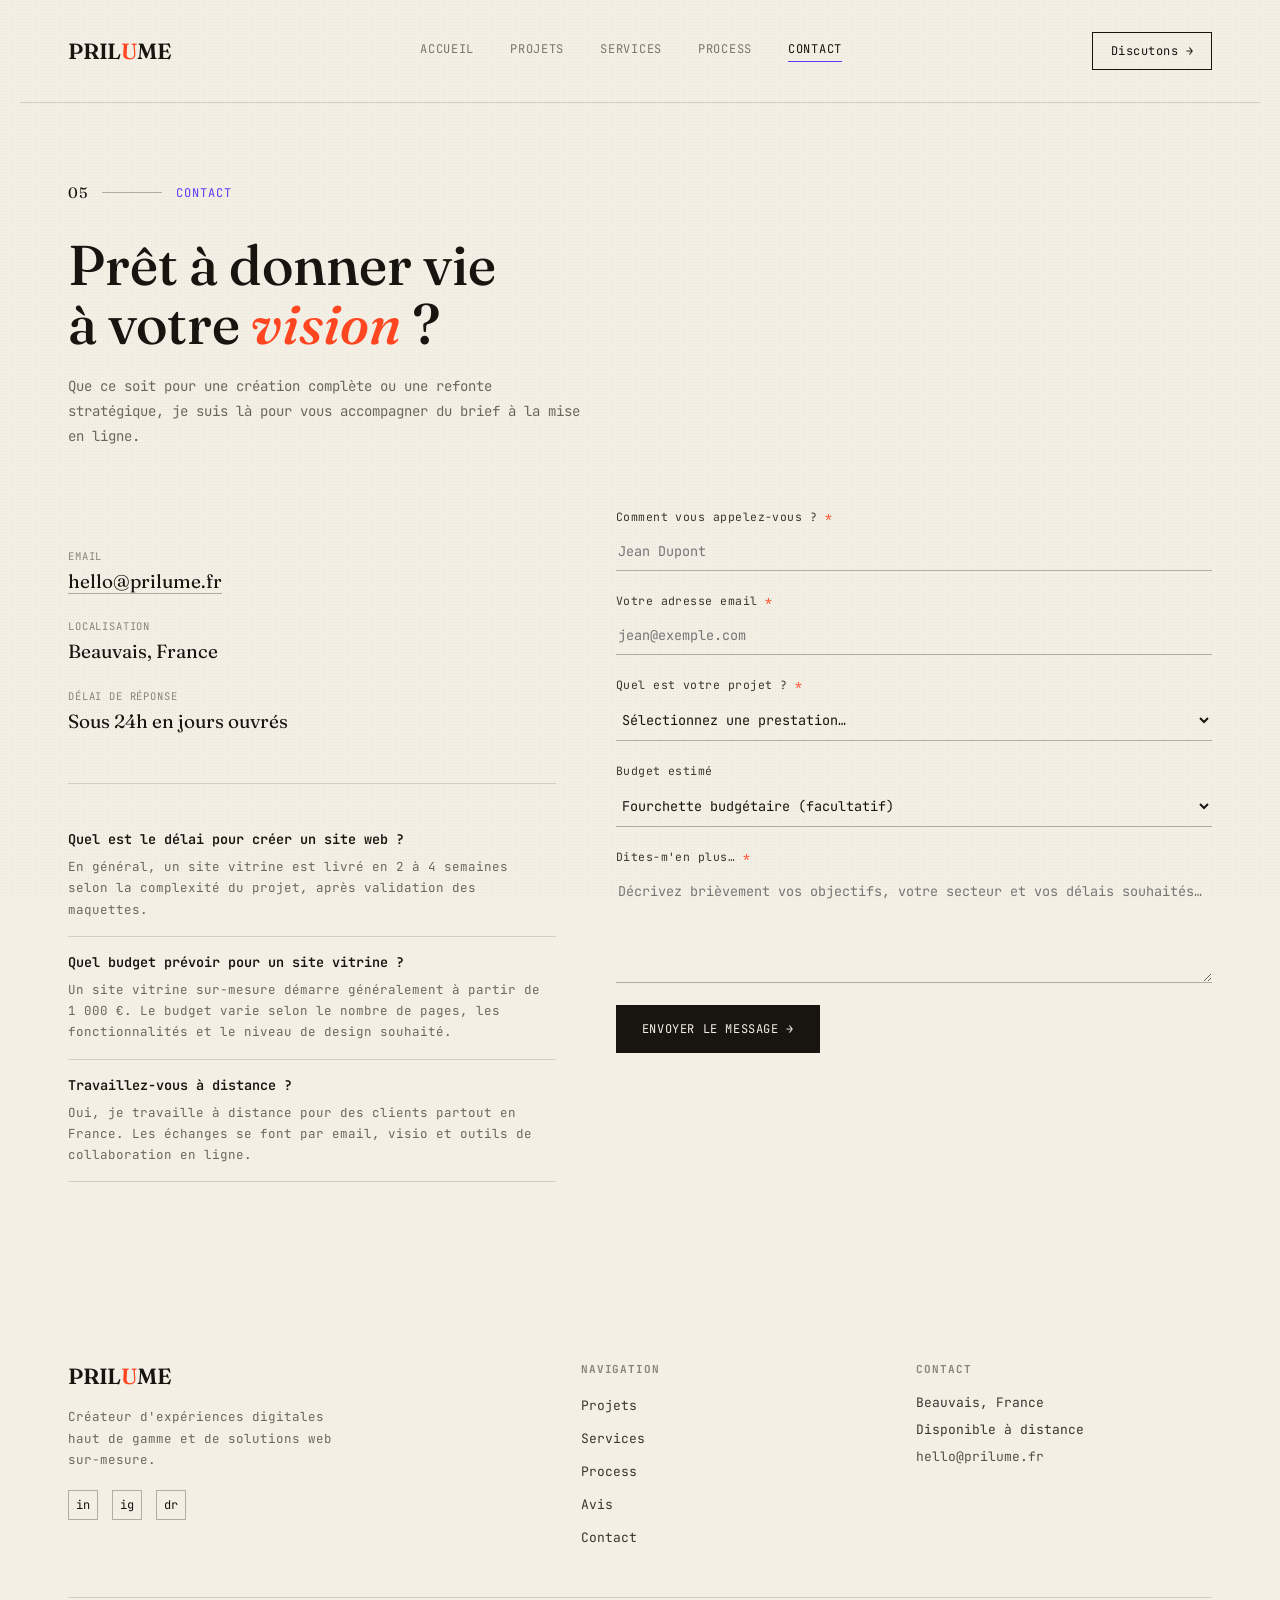
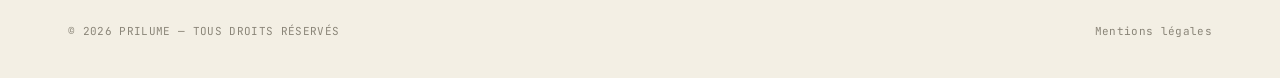
==== contact.html @ d3d5698c "Add files via upload" ====
<!DOCTYPE html>
<html lang="fr">
<head>
<meta charset="UTF-8" />
<meta name="viewport" content="width=device-width, initial-scale=1.0">
<title>Contact — Prilume | Démarrons votre projet web</title>
<meta name="description" content="Contactez Prilume pour votre projet web. Création de site vitrine, refonte, UX/UI design. Premier échange gratuit et sans engagement. Basé à Beauvais.">
<link rel="icon" type="image/png" href="img/prilume_logo1.png">
<link rel="preconnect" href="https://fonts.googleapis.com">
<link rel="preconnect" href="https://fonts.gstatic.com" crossorigin>
<link href="https://fonts.googleapis.com/css2?family=Fraunces:ital,opsz,wght@0,9..144,300;0,9..144,500;0,9..144,600;1,9..144,500&family=JetBrains+Mono:wght@400;500&display=swap" rel="stylesheet">
<link rel="stylesheet" href="style.css">
</head>
<body>

<div class="paper-texture"></div>

<header class="site-header">
  <a href="index.html" class="brand">PRIL<span>U</span>ME</a>
  <nav class="links">
    <a href="index.html#accueil">Accueil</a>
    <a href="index.html#projets">Projets</a>
    <a href="index.html#services">Services</a>
    <a href="index.html#process">Process</a>
    <a href="contact.html" class="on">Contact</a>
  </nav>
  <a href="contact.html" class="cta-tag">Discutons →</a>
</header>

<div class="wrap">

  <div class="page-intro">
    <div class="index-tag">
      <span class="num">05</span>
      <span class="rule"></span>
      <span>CONTACT</span>
    </div>
    <h1>Prêt à donner vie<br/>à votre <em>vision</em> ?</h1>
    <p>Que ce soit pour une création complète ou une refonte stratégique, je suis là pour vous accompagner du brief à la mise en ligne.</p>
  </div>

  <div class="contact-grid">
    <div class="contact-info">
      <div class="contact-details">
        <div class="item">
          <span class="label">Email</span>
          <p><a href="mailto:hello@prilume.fr">hello@prilume.fr</a></p>
        </div>
        <div class="item">
          <span class="label">Localisation</span>
          <p>Beauvais, France</p>
        </div>
        <div class="item">
          <span class="label">Délai de réponse</span>
          <p>Sous 24h en jours ouvrés</p>
        </div>
      </div>

      <div class="faq">
        <div class="faq-item">
          <h4>Quel est le délai pour créer un site web ?</h4>
          <p>En général, un site vitrine est livré en 2 à 4 semaines selon la complexité du projet, après validation des maquettes.</p>
        </div>
        <div class="faq-item">
          <h4>Quel budget prévoir pour un site vitrine ?</h4>
          <p>Un site vitrine sur-mesure démarre généralement à partir de 1 000 €. Le budget varie selon le nombre de pages, les fonctionnalités et le niveau de design souhaité.</p>
        </div>
        <div class="faq-item">
          <h4>Travaillez-vous à distance ?</h4>
          <p>Oui, je travaille à distance pour des clients partout en France. Les échanges se font par email, visio et outils de collaboration en ligne.</p>
        </div>
      </div>
    </div>

    <div class="contact-form-container">
      <form id="contactForm" novalidate>
        <div class="form-group">
          <label for="name">Comment vous appelez-vous ? <span class="req">*</span></label>
          <input type="text" id="name" name="name" placeholder="Jean Dupont" required autocomplete="name">
        </div>
        <div class="form-group">
          <label for="email">Votre adresse email <span class="req">*</span></label>
          <input type="email" id="email" name="email" placeholder="jean@exemple.com" required autocomplete="email">
        </div>
        <div class="form-group">
          <label for="project">Quel est votre projet ? <span class="req">*</span></label>
          <select id="project" name="project" required>
            <option value="" disabled selected>Sélectionnez une prestation…</option>
            <option value="vitrine">Création de site vitrine</option>
            <option value="refonte">Refonte de site existant</option>
            <option value="uxui">UX/UI Design</option>
            <option value="seo">Performance &amp; SEO</option>
            <option value="autre">Autre projet</option>
          </select>
        </div>
        <div class="form-group">
          <label for="budget">Budget estimé</label>
          <select id="budget" name="budget">
            <option value="" disabled selected>Fourchette budgétaire (facultatif)</option>
            <option>Moins de 1 000 €</option>
            <option>1 000 – 3 000 €</option>
            <option>3 000 – 6 000 €</option>
            <option>6 000 – 12 000 €</option>
            <option>Plus de 12 000 €</option>
          </select>
        </div>
        <div class="form-group">
          <label for="message">Dites-m'en plus… <span class="req">*</span></label>
          <textarea id="message" name="message" placeholder="Décrivez brièvement vos objectifs, votre secteur et vos délais souhaités…" rows="5" required></textarea>
        </div>

        <input type="text" name="website" style="display:none" tabindex="-1" autocomplete="off">

        <div id="alertSuccess" class="alert success">Message envoyé ! Je vous recontacte sous 24h.</div>
        <div id="alertError" class="alert error"><span id="errorMsg">Merci de remplir tous les champs obligatoires.</span></div>

        <button type="submit" class="btn-ink" id="submitBtn" style="align-self:flex-start;">ENVOYER LE MESSAGE →</button>
      </form>
    </div>
  </div>

  <!-- ============ FOOTER ============ -->
  <footer class="site-footer">
    <div class="footer-grid">
      <div class="footer-brand">
        <a href="index.html" class="brand">PRIL<span>U</span>ME</a>
        <p>Créateur d'expériences digitales haut de gamme et de solutions web sur-mesure.</p>
        <div class="footer-socials">
          <a href="#" aria-label="LinkedIn">in</a>
          <a href="#" aria-label="Instagram">ig</a>
          <a href="#" aria-label="Dribbble">dr</a>
        </div>
      </div>
      <div class="footer-col">
        <h4>Navigation</h4>
        <ul>
          <li><a href="index.html#projets">Projets</a></li>
          <li><a href="index.html#services">Services</a></li>
          <li><a href="index.html#process">Process</a></li>
          <li><a href="index.html#avis">Avis</a></li>
          <li><a href="contact.html">Contact</a></li>
        </ul>
      </div>
      <div class="footer-col">
        <h4>Contact</h4>
        <p>Beauvais, France</p>
        <p>Disponible à distance</p>
        <p><a href="mailto:hello@prilume.fr">hello@prilume.fr</a></p>
      </div>
    </div>
    <div class="wrap footer-bottom" style="padding-left:0;padding-right:0;">
      <span>© 2026 PRILUME — TOUS DROITS RÉSERVÉS</span>
      <div class="legal-links">
        <a href="mentions-legales.html">Mentions légales</a>
      </div>
    </div>
  </footer>

</div>

<script>
const form = document.getElementById("contactForm");
const btn  = document.getElementById("submitBtn");
form.addEventListener("submit", async (e)=>{
  e.preventDefault();
  const name    = document.getElementById("name").value.trim();
  const email   = document.getElementById("email").value.trim();
  const project = document.getElementById("project").value;
  const message = document.getElementById("message").value.trim();
  const ok = name && /^[^\s@]+@[^\s@]+\.[^\s@]+$/.test(email) && project && message;

  document.getElementById("alertError").style.display = "none";
  document.getElementById("alertSuccess").style.display = "none";

  if(!ok){
    const el = document.getElementById("alertError");
    el.style.display = "block";
    el.scrollIntoView({behavior:"smooth", block:"nearest"});
    return;
  }
  btn.disabled = true;
  btn.textContent = "ENVOI EN COURS…";
  await new Promise(r=>setTimeout(r,1200));
  document.getElementById("alertSuccess").style.display = "block";
  form.reset();
  btn.disabled = false;
  btn.textContent = "ENVOYER LE MESSAGE →";
});
form.querySelectorAll("input,select,textarea").forEach(el=>{
  el.addEventListener("focus", ()=> el.style.borderBottomColor = "");
});
</script>

</body>
</html>
---- style.css ----
/* ===================================================
   PRILUME — Direction "Spectre & Papier"
   Feuille de style partagee (toutes pages)
=================================================== */

:root{
  --paper: #F3EFE4;
  --paper-2: #ECE7D8;
  --ink: #181511;
  --ink-soft: #3a362e;
  --ink-mute: #6b675c;
  --ink-faint: #8a8578;
  --line: rgba(24,21,17,0.15);
  --line-strong: rgba(24,21,17,0.3);
  --orange: #FF4620;
  --violet: #5B3DF5;
  --violet-dark: #3d2ba3;
}

*{ box-sizing:border-box; margin:0; padding:0; }
html{ scroll-behavior:smooth; }
body{
  background:var(--paper);
  color:var(--ink);
  font-family:'JetBrains Mono', monospace;
  overflow-x:hidden;
}
a{ color:inherit; }
img{ max-width:100%; display:block; }
ul{ list-style:none; }

.paper-texture{
  position:fixed; inset:0;
  background-image: radial-gradient(rgba(24,21,17,0.035) 1px, transparent 1px);
  background-size:3px 3px;
  pointer-events:none; z-index:1;
}

.wrap{ max-width:1240px; margin:0 auto; padding:0 48px; position:relative; z-index:2; }
@media (max-width:800px){ .wrap{ padding:0 24px; } }

/* ============ NAV ============ */
header.site-header{
  display:flex; align-items:center; justify-content:space-between;
  padding:32px 48px; max-width:1240px; margin:0 auto;
  border-bottom:1px solid var(--line);
  position:relative; z-index:20;
}
@media (max-width:800px){ header.site-header{ padding:24px; } }

.brand{ font-family:'Fraunces', serif; font-size:22px; font-weight:600; letter-spacing:-0.01em; text-decoration:none; }
.brand span{ color:var(--orange); }

nav.links{ display:flex; gap:36px; font-size:12px; letter-spacing:0.06em; text-transform:uppercase; }
nav.links a{ text-decoration:none; opacity:0.55; transition:opacity .2s; padding-bottom:4px; }
nav.links a.on{ opacity:1; border-bottom:1px solid var(--violet); }
nav.links a:hover{ opacity:1; }
@media (max-width:900px){ nav.links{ display:none; } }

.cta-tag{
  font-size:12px; letter-spacing:0.04em; padding:10px 18px;
  border:1px solid var(--ink); text-decoration:none; white-space:nowrap;
}
.cta-tag:hover{ background:var(--ink); color:var(--paper); }

/* ============ INDEX TAG (badge/kicker) ============ */
.index-tag{
  display:flex; align-items:center; gap:14px;
  font-size:12px; letter-spacing:0.08em; color:var(--violet); margin-bottom:34px;
}
.index-tag .num{ font-family:'Fraunces', serif; font-size:15px; color:var(--ink); }
.index-tag .rule{ flex:1; max-width:60px; height:1px; background:var(--line-strong); }

/* ============ HERO ============ */
.hero{
  display:grid; grid-template-columns:1fr 1.05fr; gap:40px;
  align-items:center; padding:100px 0 130px;
}
@media (max-width:900px){ .hero{ grid-template-columns:1fr; padding:60px 0 70px; } }

h1.hero-title{
  font-family:'Fraunces', serif; font-weight:500; font-size:70px;
  line-height:0.98; letter-spacing:-0.015em; margin-bottom:32px;
}
@media (max-width:900px){ h1.hero-title{ font-size:44px; } }
h1.hero-title em{ font-style:italic; color:var(--orange); }
h1.hero-title .u{ text-decoration:underline; text-decoration-color:var(--violet); text-underline-offset:8px; text-decoration-thickness:2px; font-style:normal; }

.lede{ font-size:14.5px; line-height:1.8; max-width:420px; color:var(--ink-soft); margin-bottom:44px; }

.btn-row{ display:flex; gap:16px; align-items:center; flex-wrap:wrap; }
.btn-ink{
  background:var(--ink); color:var(--paper); font-size:12px; letter-spacing:0.05em;
  padding:16px 26px; text-decoration:none; display:inline-flex; align-items:center; gap:10px;
  border:none; cursor:pointer; font-family:'JetBrains Mono', monospace;
}
.btn-ink:hover{ background:var(--orange); }
.btn-ghost{
  font-size:12px; letter-spacing:0.05em; padding:16px 4px;
  border-bottom:1px solid var(--ink); text-decoration:none;
}

/* ============ Diagramme optique ============ */
.optic{ position:relative; height:460px; }
@media (max-width:900px){ .optic{ height:300px; } }
.optic svg{ width:100%; height:100%; overflow:visible; }
.draw{ fill:none; stroke-linecap:round; stroke-linejoin:round; }
.dot-pop{ opacity:0; transform-origin:center; animation:popIn .4s ease forwards; }
@keyframes popIn{ 0%{opacity:0; transform:scale(0);} 70%{opacity:1; transform:scale(1.4);} 100%{opacity:1; transform:scale(1);} }
.optic-label{ font-family:'JetBrains Mono', monospace; font-size:10.5px; letter-spacing:0.05em; fill:var(--ink-faint); opacity:0; animation:fadeInLabel .6s ease forwards; }
@keyframes fadeInLabel{ to{opacity:1;} }

/* ============ STATS ============ */
.stats{
  display:grid; grid-template-columns:repeat(4,1fr);
  border-top:1px solid var(--line); border-bottom:1px solid var(--line);
}
@media (max-width:700px){ .stats{ grid-template-columns:repeat(2,1fr); } }
.stat{ padding:30px 0; border-left:1px solid var(--line); padding-left:28px; }
.stat:first-child{ border-left:none; padding-left:0; }
@media (max-width:700px){ .stat:nth-child(2n+1){ border-left:none; padding-left:0; } .stat{ border-top:1px solid var(--line); padding-top:24px; } .stat:nth-child(-n+2){ border-top:none; } }
.stat b{ font-family:'Fraunces', serif; font-size:32px; font-weight:500; display:block; }
.stat span{ font-size:10.5px; letter-spacing:0.06em; color:var(--ink-faint); text-transform:uppercase; }

/* ============ SECTION HEADER GENERIQUE ============ */
.section{ padding:110px 0; border-bottom:1px solid var(--line); }
@media (max-width:900px){ .section{ padding:64px 0; } }
.sec-head{ display:flex; justify-content:space-between; align-items:flex-end; margin-bottom:56px; gap:40px; }
@media (max-width:800px){ .sec-head{ flex-direction:column; align-items:flex-start; gap:16px; } }
.sec-head h2{ font-family:'Fraunces', serif; font-weight:500; font-size:38px; max-width:520px; line-height:1.12; }
.sec-head h2 em{ font-style:italic; color:var(--orange); }
.sec-head p{ font-size:13px; color:var(--ink-mute); max-width:280px; line-height:1.7; }

/* ============ FEATURES ============ */
.features-grid{ display:grid; grid-template-columns:repeat(4,1fr); gap:1px; background:var(--line); }
@media (max-width:900px){ .features-grid{ grid-template-columns:repeat(2,1fr); } }
.feature-card{ background:var(--paper); padding:34px 26px; }
.feature-card .icon-mark{ width:26px; height:26px; border:1px solid var(--ink); border-radius:50%; margin-bottom:22px; position:relative; }
.feature-card .icon-mark::after{ content:""; position:absolute; inset:6px; background:var(--orange); border-radius:50%; }
.feature-card h3{ font-family:'Fraunces', serif; font-weight:500; font-size:17px; margin-bottom:10px; }
.feature-card p{ font-size:12.5px; line-height:1.7; color:var(--ink-mute); }

/* ============ PORTFOLIO ============ */
.project-grid{ display:grid; grid-template-columns:repeat(2,1fr); gap:1px; background:var(--line); }
@media (max-width:800px){ .project-grid{ grid-template-columns:1fr; } }
.project-card{ background:var(--paper); position:relative; overflow:hidden; }
.project-media{ height:280px; overflow:hidden; background:var(--paper-2); position:relative; }
.project-media img{ width:100%; height:100%; object-fit:cover; filter:grayscale(1) contrast(1.05); transition:filter .3s ease; }
.project-card:hover .project-media img{ filter:grayscale(0) contrast(1.05); }
.project-placeholder{ height:280px; display:flex; flex-direction:column; align-items:center; justify-content:center; gap:10px; color:var(--ink-faint); border:1px dashed var(--line-strong); margin:1px; }
.project-info{ padding:24px 26px; display:flex; justify-content:space-between; align-items:flex-end; }
.project-info span.tag{ font-size:10.5px; letter-spacing:0.06em; color:var(--violet); text-transform:uppercase; display:block; margin-bottom:8px; }
.project-info h3{ font-family:'Fraunces', serif; font-weight:500; font-size:20px; }
.project-info a{ font-size:11.5px; text-decoration:none; border-bottom:1px solid var(--ink); white-space:nowrap; }

/* ============ SERVICES ============ */
.services-grid{ display:grid; grid-template-columns:repeat(2,1fr); gap:1px; background:var(--line); }
@media (max-width:800px){ .services-grid{ grid-template-columns:1fr; } }
.service-box{ background:var(--paper); padding:40px 36px; }
.service-box .n{ font-family:'Fraunces', serif; font-size:15px; color:var(--orange); margin-bottom:20px; }
.service-box h3{ font-family:'Fraunces', serif; font-weight:500; font-size:23px; margin-bottom:14px; }
.service-box p{ font-size:13px; line-height:1.75; color:var(--ink-mute); margin-bottom:20px; }
.service-box .details{ display:flex; flex-direction:column; gap:8px; }
.service-box .details li{ font-size:11.5px; letter-spacing:0.03em; color:var(--ink-soft); padding-left:16px; position:relative; }
.service-box .details li::before{ content:"—"; position:absolute; left:0; color:var(--violet); }

/* ============ PROCESS ============ */
.process-steps{ display:grid; grid-template-columns:repeat(4,1fr); gap:36px; }
@media (max-width:800px){ .process-steps{ grid-template-columns:1fr 1fr; } }
.step .step-head{ display:flex; align-items:center; gap:12px; margin-bottom:18px; }
.step .step-num{ font-family:'Fraunces', serif; font-size:26px; color:var(--orange); }
.step .step-line{ flex:1; height:1px; background:var(--line-strong); }
.step h3{ font-family:'Fraunces', serif; font-weight:500; font-size:18px; margin-bottom:10px; }
.step p{ font-size:12.5px; line-height:1.7; color:var(--ink-mute); }

/* ============ AVIS ============ */
.avis-grid{ display:grid; grid-template-columns:repeat(3,1fr); gap:1px; background:var(--line); }
@media (max-width:800px){ .avis-grid{ grid-template-columns:1fr; } }
.avis-card{ background:var(--paper); padding:34px 28px; display:flex; flex-direction:column; gap:20px; }
.avis-stars{ color:var(--orange); font-size:12px; letter-spacing:2px; }
.avis-card p.quote{ font-size:13px; line-height:1.75; color:var(--ink-soft); }
.avis-author{ display:flex; align-items:center; gap:12px; margin-top:auto; }
.avis-avatar{ width:34px; height:34px; border:1px solid var(--ink); display:flex; align-items:center; justify-content:center; font-size:11px; font-family:'Fraunces',serif; flex-shrink:0; }
.avis-author strong{ display:block; font-size:12.5px; font-weight:600; }
.avis-author span{ font-size:11px; color:var(--ink-faint); }

/* ============ CTA BAND ============ */
.cta-band{ padding:100px 0; text-align:center; border-bottom:1px solid var(--line); }
.cta-band h2{ font-family:'Fraunces', serif; font-weight:500; font-size:42px; margin-bottom:14px; }
.cta-band h2 em{ font-style:italic; color:var(--orange); }
.cta-band p{ font-size:14px; color:var(--ink-mute); margin-bottom:32px; }
.cta-band .btn-ink{ display:inline-flex; }

/* ============ FOOTER ============ */
footer.site-footer{ padding-top:70px; }
.footer-grid{ display:grid; grid-template-columns:1.6fr 1fr 1fr; gap:40px; padding-bottom:50px; }
@media (max-width:800px){ .footer-grid{ grid-template-columns:1fr; gap:36px; } }
.footer-brand .brand{ margin-bottom:16px; display:inline-block; }
.footer-brand p{ font-size:12.5px; line-height:1.7; color:var(--ink-mute); max-width:280px; margin-bottom:20px; }
.footer-socials{ display:flex; gap:14px; }
.footer-socials a{ width:30px; height:30px; border:1px solid var(--line-strong); display:flex; align-items:center; justify-content:center; text-decoration:none; font-size:12px; }
.footer-socials a:hover{ border-color:var(--ink); background:var(--ink); color:var(--paper); }
.footer-col h4{ font-size:11px; letter-spacing:0.08em; text-transform:uppercase; color:var(--ink-faint); margin-bottom:18px; }
.footer-col ul{ display:flex; flex-direction:column; gap:12px; }
.footer-col a{ font-size:13px; text-decoration:none; opacity:0.85; }
.footer-col a:hover{ opacity:1; border-bottom:1px solid var(--ink); }
.footer-col p{ font-size:13px; margin-bottom:10px; opacity:0.85; }

.footer-bottom{
  border-top:1px solid var(--line); padding:26px 0 40px;
  display:flex; justify-content:space-between; align-items:center;
  font-size:11px; color:var(--ink-faint); letter-spacing:0.03em; flex-wrap:wrap; gap:12px;
}
.footer-bottom a{ text-decoration:none; }
.footer-bottom a:hover{ color:var(--ink); border-bottom:1px solid var(--ink); }
.footer-bottom .legal-links{ display:flex; gap:20px; }

/* ============ PAGE INTRO (contact / mentions) ============ */
.page-intro{ padding:80px 0 40px; }
@media (max-width:900px){ .page-intro{ padding:50px 0 30px; } }
.page-intro h1{ font-family:'Fraunces', serif; font-weight:500; font-size:56px; line-height:1.05; margin-bottom:20px; }
@media (max-width:900px){ .page-intro h1{ font-size:36px; } }
.page-intro h1 em{ font-style:italic; color:var(--orange); }
.page-intro p{ font-size:14px; color:var(--ink-mute); max-width:520px; line-height:1.8; }

/* ============ CONTACT ============ */
.contact-grid{ display:grid; grid-template-columns:0.9fr 1.1fr; gap:60px; padding:20px 0 110px; }
@media (max-width:900px){ .contact-grid{ grid-template-columns:1fr; gap:40px; } }

.contact-details{ display:flex; flex-direction:column; gap:26px; margin-top:40px; }
.contact-details .item span.label{ display:block; font-size:10.5px; letter-spacing:0.08em; color:var(--ink-faint); text-transform:uppercase; margin-bottom:6px; }
.contact-details .item p{ font-family:'Fraunces', serif; font-size:19px; }
.contact-details .item a{ text-decoration:none; border-bottom:1px solid var(--line-strong); }
.contact-details .item a:hover{ border-color:var(--ink); }

.faq{ margin-top:50px; border-top:1px solid var(--line); padding-top:30px; }
.faq-item{ padding:16px 0; border-bottom:1px solid var(--line); }
.faq-item h4{ font-size:13.5px; font-weight:600; margin-bottom:8px; }
.faq-item p{ font-size:12.5px; color:var(--ink-mute); line-height:1.7; }

form#contactForm{ display:flex; flex-direction:column; gap:22px; }
.form-group{ display:flex; flex-direction:column; gap:8px; }
.form-group label{ font-size:11.5px; letter-spacing:0.04em; color:var(--ink-soft); }
.form-group label .req{ color:var(--orange); }
.form-group input, .form-group select, .form-group textarea{
  font-family:'JetBrains Mono', monospace; font-size:13.5px;
  background:transparent; border:none; border-bottom:1px solid var(--line-strong);
  padding:10px 2px; color:var(--ink); outline:none;
}
.form-group input:focus, .form-group select:focus, .form-group textarea:focus{ border-bottom-color:var(--orange); }
.form-group textarea{ resize:vertical; min-height:100px; }
.form-group select{ cursor:pointer; }

.alert{ display:none; font-size:12.5px; padding:14px 16px; border:1px solid; margin-bottom:6px; }
.alert.success{ border-color:var(--violet); color:var(--violet); }
.alert.error{ border-color:var(--orange); color:var(--orange); }

/* ============ MENTIONS LEGALES ============ */
.legal-content{ padding:10px 0 110px; max-width:760px; }
.legal-content h2{ font-family:'Fraunces', serif; font-weight:500; font-size:22px; margin:44px 0 14px; }
.legal-content h2:first-child{ margin-top:0; }
.legal-content p, .legal-content li{ font-size:13.5px; line-height:1.85; color:var(--ink-soft); margin-bottom:10px; }
.legal-content ul{ padding-left:4px; }
.legal-content li{ padding-left:16px; position:relative; }
.legal-content li::before{ content:"—"; position:absolute; left:0; color:var(--violet); }
.legal-content .fill{ background:rgba(255,70,32,0.12); color:var(--orange); padding:1px 6px; font-size:12px; }
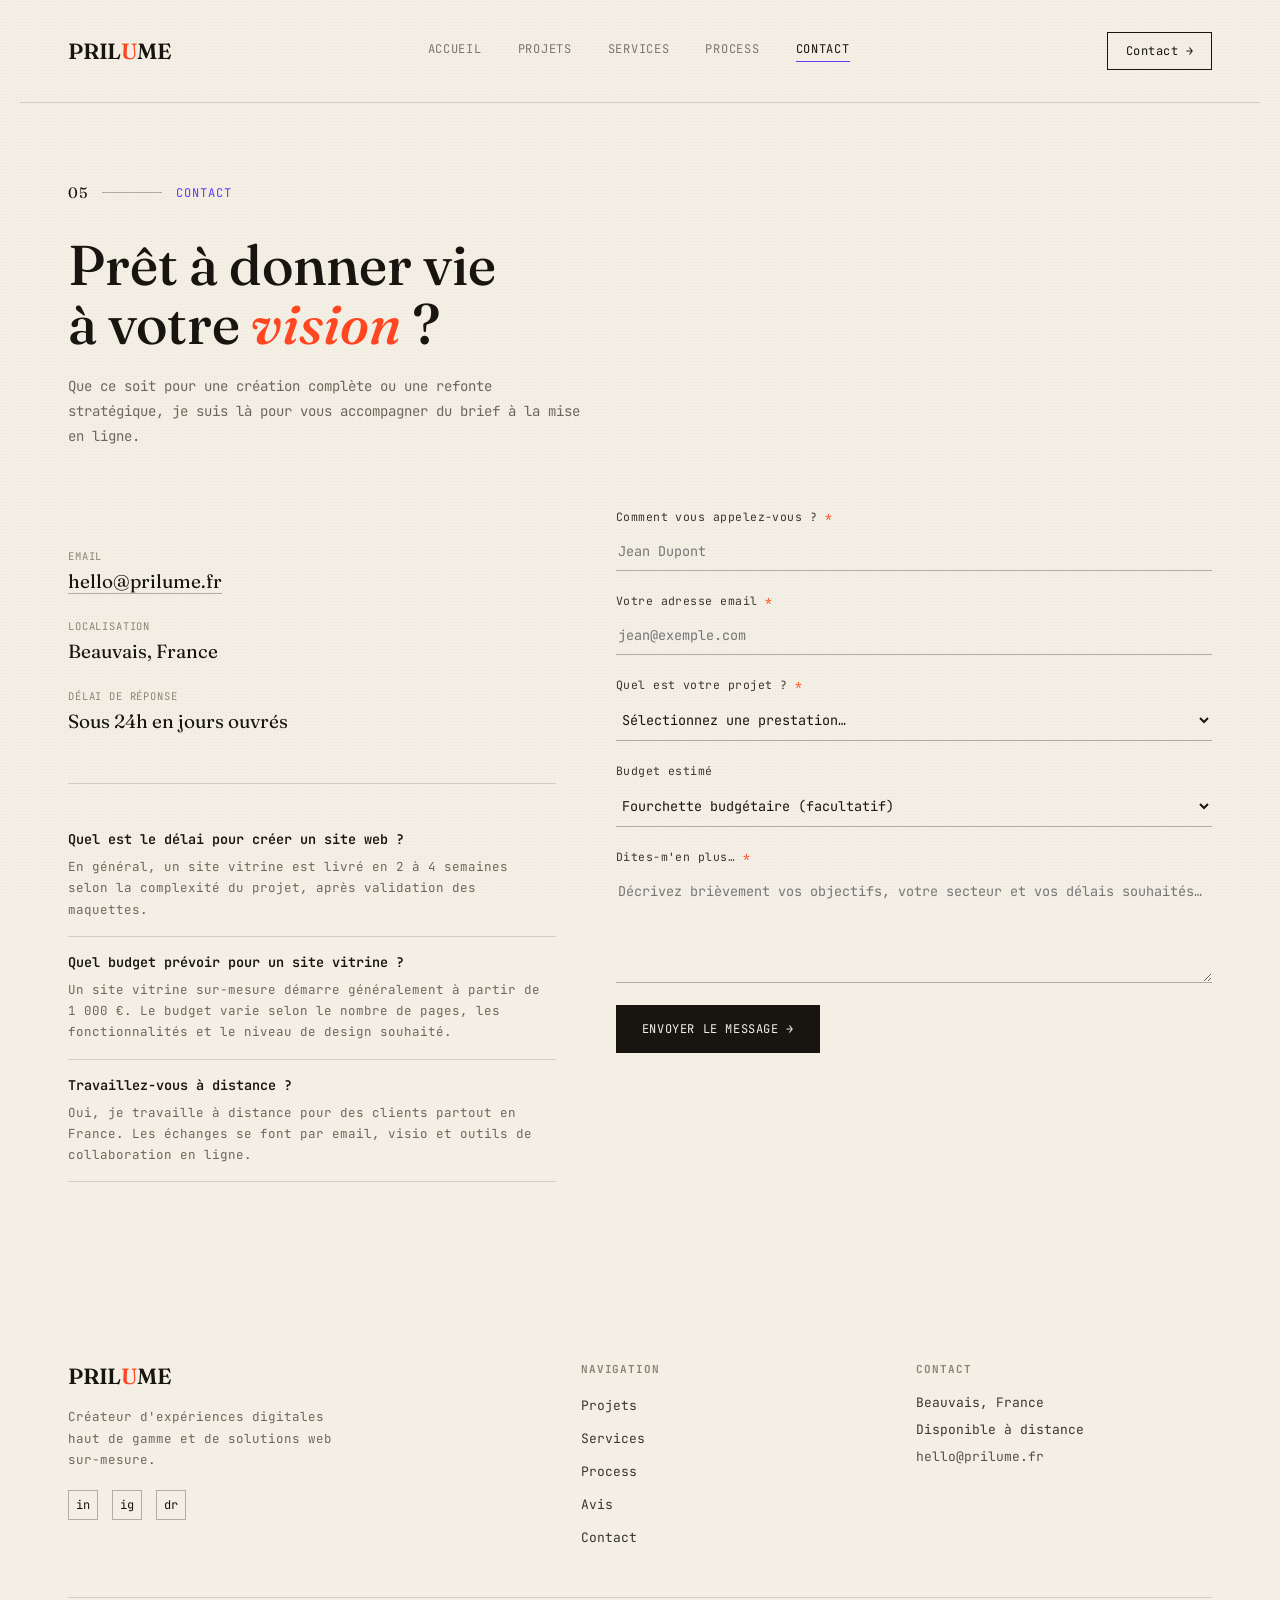
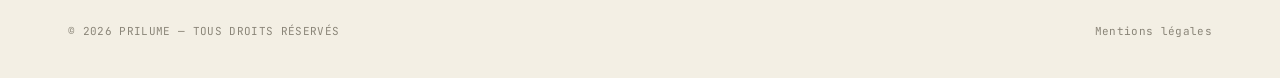
==== commit 2efca6a4: "Add files via upload" ====
--- a/contact.html
+++ b/contact.html
@@ -3,9 +3,69 @@
 <head>
 <meta charset="UTF-8" />
 <meta name="viewport" content="width=device-width, initial-scale=1.0">
+
+<!-- ═══ SEO PRIMAIRE ═══ -->
 <title>Contact — Prilume | Démarrons votre projet web</title>
 <meta name="description" content="Contactez Prilume pour votre projet web. Création de site vitrine, refonte, UX/UI design. Premier échange gratuit et sans engagement. Basé à Beauvais.">
-<link rel="icon" type="image/png" href="img/prilume_logo1.png">
+<meta name="author" content="Prilume">
+<meta name="robots" content="index, follow">
+<meta name="theme-color" content="#F3EFE4">
+<link rel="canonical" href="https://www.prilume.fr/contact.html">
+
+<!-- ═══ OPEN GRAPH ═══ -->
+<meta property="og:type" content="website">
+<meta property="og:locale" content="fr_FR">
+<meta property="og:site_name" content="Prilume">
+<meta property="og:url" content="https://www.prilume.fr/contact.html">
+<meta property="og:title" content="Contact — Prilume | Démarrons votre projet web">
+<meta property="og:description" content="Premier échange gratuit et sans engagement. Réponse sous 24h.">
+<meta property="og:image" content="https://www.prilume.fr/img/og-image.jpg">
+<meta property="og:image:width" content="1200">
+<meta property="og:image:height" content="630">
+
+<!-- ═══ TWITTER CARD ═══ -->
+<meta name="twitter:card" content="summary_large_image">
+<meta name="twitter:title" content="Contact — Prilume">
+<meta name="twitter:description" content="Démarrons votre projet web. Premier échange gratuit et sans engagement.">
+<meta name="twitter:image" content="https://www.prilume.fr/img/og-image.jpg">
+
+<!-- ═══ SCHEMA.ORG — FAQ (utilise pour l'affichage enrichi Google) ═══ -->
+<script type="application/ld+json">
+{
+  "@context": "https://schema.org",
+  "@type": "FAQPage",
+  "mainEntity": [
+    {
+      "@type": "Question",
+      "name": "Quel est le délai pour créer un site web ?",
+      "acceptedAnswer": {
+        "@type": "Answer",
+        "text": "En général, un site vitrine est livré en 2 à 4 semaines selon la complexité du projet, après validation des maquettes."
+      }
+    },
+    {
+      "@type": "Question",
+      "name": "Quel budget prévoir pour un site vitrine ?",
+      "acceptedAnswer": {
+        "@type": "Answer",
+        "text": "Un site vitrine sur-mesure démarre généralement à partir de 1 000 €. Le budget varie selon le nombre de pages, les fonctionnalités et le niveau de design souhaité."
+      }
+    },
+    {
+      "@type": "Question",
+      "name": "Travaillez-vous à distance ?",
+      "acceptedAnswer": {
+        "@type": "Answer",
+        "text": "Oui, je travaille à distance pour des clients partout en France. Les échanges se font par email, visio et outils de collaboration en ligne."
+      }
+    }
+  ]
+}
+</script>
+
+<link rel="icon" type="image/x-icon" href="img/favicon.ico">
+<link rel="icon" type="image/png" sizes="32x32" href="img/favicon-32.png">
+<link rel="apple-touch-icon" href="img/apple-touch-icon.png">
 <link rel="preconnect" href="https://fonts.googleapis.com">
 <link rel="preconnect" href="https://fonts.gstatic.com" crossorigin>
 <link href="https://fonts.googleapis.com/css2?family=Fraunces:ital,opsz,wght@0,9..144,300;0,9..144,500;0,9..144,600;1,9..144,500&family=JetBrains+Mono:wght@400;500&display=swap" rel="stylesheet">
@@ -24,7 +84,7 @@
     <a href="index.html#process">Process</a>
     <a href="contact.html" class="on">Contact</a>
   </nav>
-  <a href="contact.html" class="cta-tag">Discutons →</a>
+  <a href="contact.html" class="cta-tag">Contact →</a>
 </header>
 
 <div class="wrap">
@@ -169,20 +229,43 @@
   const message = document.getElementById("message").value.trim();
   const ok = name && /^[^\s@]+@[^\s@]+\.[^\s@]+$/.test(email) && project && message;
 
-  document.getElementById("alertError").style.display = "none";
-  document.getElementById("alertSuccess").style.display = "none";
+  const errorEl   = document.getElementById("alertError");
+  const successEl = document.getElementById("alertSuccess");
+  errorEl.style.display = "none";
+  successEl.style.display = "none";
 
   if(!ok){
-    const el = document.getElementById("alertError");
-    el.style.display = "block";
-    el.scrollIntoView({behavior:"smooth", block:"nearest"});
+    document.getElementById("errorMsg").textContent = "Merci de remplir tous les champs obligatoires.";
+    errorEl.style.display = "block";
+    errorEl.scrollIntoView({behavior:"smooth", block:"nearest"});
     return;
   }
+
   btn.disabled = true;
   btn.textContent = "ENVOI EN COURS…";
-  await new Promise(r=>setTimeout(r,1200));
-  document.getElementById("alertSuccess").style.display = "block";
-  form.reset();
+
+  try{
+    const response = await fetch("contact-handler.php", {
+      method: "POST",
+      body: new FormData(form),
+    });
+    const data = await response.json();
+
+    if(data.success){
+      successEl.style.display = "block";
+      successEl.scrollIntoView({behavior:"smooth", block:"nearest"});
+      form.reset();
+    } else {
+      document.getElementById("errorMsg").textContent = data.error || "Une erreur est survenue. Merci de reessayer.";
+      errorEl.style.display = "block";
+      errorEl.scrollIntoView({behavior:"smooth", block:"nearest"});
+    }
+  } catch(err){
+    document.getElementById("errorMsg").textContent = "Impossible de contacter le serveur. Ecrivez-nous directement a hello@prilume.fr.";
+    errorEl.style.display = "block";
+    errorEl.scrollIntoView({behavior:"smooth", block:"nearest"});
+  }
+
   btn.disabled = false;
   btn.textContent = "ENVOYER LE MESSAGE →";
 });
--- a/style.css
+++ b/style.css
@@ -101,14 +101,24 @@
 }
 
 /* ============ Diagramme optique ============ */
-.optic{ position:relative; height:460px; }
-@media (max-width:900px){ .optic{ height:300px; } }
+.optic{ position:relative; aspect-ratio: 460 / 300; width:100%; }
+@media (max-width:900px){ .optic{ aspect-ratio: 460 / 300; } }
 .optic svg{ width:100%; height:100%; overflow:visible; }
 .draw{ fill:none; stroke-linecap:round; stroke-linejoin:round; }
 .dot-pop{ opacity:0; transform-origin:center; animation:popIn .4s ease forwards; }
 @keyframes popIn{ 0%{opacity:0; transform:scale(0);} 70%{opacity:1; transform:scale(1.4);} 100%{opacity:1; transform:scale(1);} }
 .optic-label{ font-family:'JetBrains Mono', monospace; font-size:10.5px; letter-spacing:0.05em; fill:var(--ink-faint); opacity:0; animation:fadeInLabel .6s ease forwards; }
 @keyframes fadeInLabel{ to{opacity:1;} }
+
+.optic-caption{
+  text-align:center; margin-top:22px;
+  font-size:11.5px; letter-spacing:0.38em; text-transform:uppercase;
+  color:var(--ink-mute);
+  opacity:0; transform:translateY(8px);
+  transition:opacity 1.3s ease, transform 1.3s ease;
+}
+.optic-caption.show{ opacity:1; transform:translateY(0); }
+.optic-caption .lambda{ color:var(--orange); font-style:normal; }
 
 /* ============ STATS ============ */
 .stats{
@@ -141,12 +151,17 @@
 .feature-card p{ font-size:12.5px; line-height:1.7; color:var(--ink-mute); }
 
 /* ============ PORTFOLIO ============ */
-.project-grid{ display:grid; grid-template-columns:repeat(2,1fr); gap:1px; background:var(--line); }
-@media (max-width:800px){ .project-grid{ grid-template-columns:1fr; } }
-.project-card{ background:var(--paper); position:relative; overflow:hidden; }
+.project-grid{ display:grid; grid-template-columns:repeat(2,1fr); gap:48px; }
+@media (max-width:800px){ .project-grid{ grid-template-columns:1fr; gap:40px; } }
+.project-card{ background:var(--paper); position:relative; overflow:visible; }
+.project-card:not(:first-child)::before{ content:""; position:absolute; left:-24px; top:0; bottom:0; width:1px; background:var(--line); }
+@media (max-width:800px){ .project-card:not(:first-child)::before{ display:none; } }
 .project-media{ height:280px; overflow:hidden; background:var(--paper-2); position:relative; }
-.project-media img{ width:100%; height:100%; object-fit:cover; filter:grayscale(1) contrast(1.05); transition:filter .3s ease; }
-.project-card:hover .project-media img{ filter:grayscale(0) contrast(1.05); }
+.project-media img{ width:100%; height:100%; object-fit:cover; transition:filter .3s ease; }
+@media (hover:hover) and (pointer:fine){
+  .project-media img{ filter:grayscale(1) contrast(1.05); }
+  .project-card:hover .project-media img{ filter:grayscale(0) contrast(1.05); }
+}
 .project-placeholder{ height:280px; display:flex; flex-direction:column; align-items:center; justify-content:center; gap:10px; color:var(--ink-faint); border:1px dashed var(--line-strong); margin:1px; }
 .project-info{ padding:24px 26px; display:flex; justify-content:space-between; align-items:flex-end; }
 .project-info span.tag{ font-size:10.5px; letter-spacing:0.06em; color:var(--violet); text-transform:uppercase; display:block; margin-bottom:8px; }
@@ -264,3 +279,19 @@
 .legal-content li{ padding-left:16px; position:relative; }
 .legal-content li::before{ content:"—"; position:absolute; left:0; color:var(--violet); }
 .legal-content .fill{ background:rgba(255,70,32,0.12); color:var(--orange); padding:1px 6px; font-size:12px; }
+
+/* ============ CTA FLOTTANT (suit au scroll) ============ */
+.floating-cta{
+  position:fixed; bottom:28px; right:28px; z-index:50;
+  background:var(--ink); color:var(--paper);
+  font-family:'JetBrains Mono', monospace; font-size:12px; letter-spacing:0.05em;
+  padding:15px 24px; text-decoration:none;
+  display:inline-flex; align-items:center; gap:8px;
+  opacity:0; transform:translateY(14px); pointer-events:none;
+  transition:opacity .35s ease, transform .35s ease, background .2s ease;
+}
+.floating-cta.show{ opacity:1; transform:translateY(0); pointer-events:auto; }
+.floating-cta:hover{ background:var(--orange); }
+@media (max-width:700px){
+  .floating-cta{ bottom:18px; right:18px; left:18px; justify-content:center; padding:14px 20px; }
+}
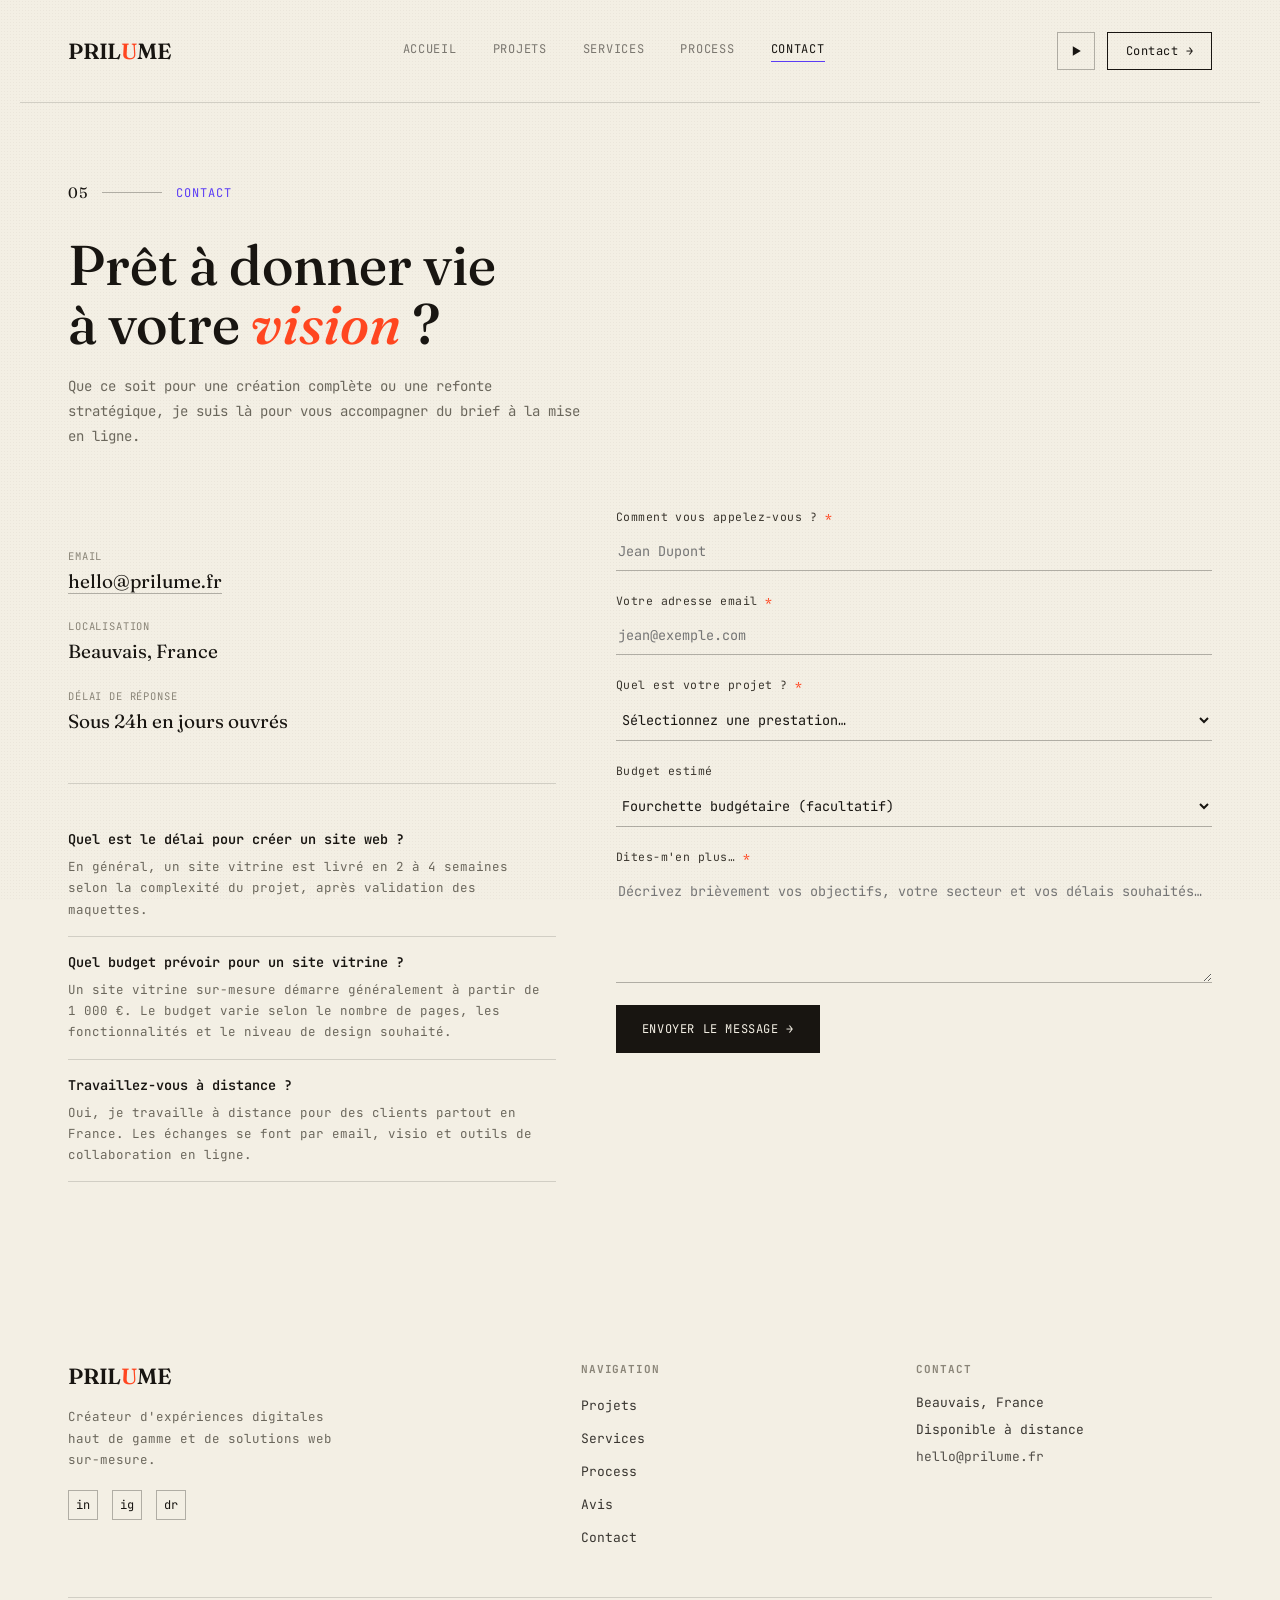
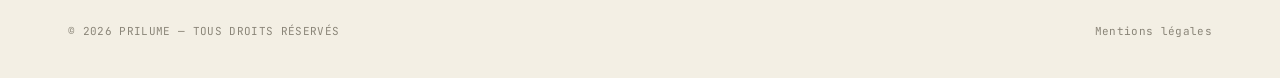
==== commit cfc5c358: "Add files via upload" ====
--- a/contact.html
+++ b/contact.html
@@ -84,7 +84,17 @@
     <a href="index.html#process">Process</a>
     <a href="contact.html" class="on">Contact</a>
   </nav>
-  <a href="contact.html" class="cta-tag">Contact →</a>
+  <div style="display:flex; align-items:center; gap:12px;">
+    <button class="theme-toggle" id="themeToggle" aria-label="Changer de theme">
+      <svg class="icon-prism-filled" viewBox="0 0 20 20" fill="none">
+        <polygon points="6,4 6,16 16,10" fill="var(--ink)"/>
+      </svg>
+      <svg class="icon-prism-outline" viewBox="0 0 20 20" fill="none">
+        <polygon points="6,4 6,16 16,10" stroke="var(--ink)" stroke-width="1.4" stroke-linejoin="round"/>
+      </svg>
+    </button>
+    <a href="contact.html" class="cta-tag">Contact →</a>
+  </div>
 </header>
 
 <div class="wrap">
@@ -274,5 +284,51 @@
 });
 </script>
 
+<script>
+  (function(){
+    const stored = localStorage.getItem("prilume-theme");
+    const systemDark = window.matchMedia("(prefers-color-scheme: dark)").matches;
+    const initial = stored || (systemDark ? "dark" : "light");
+    if(initial === "dark") document.documentElement.setAttribute("data-theme", "dark");
+  })();
+
+  /* Petit son discret au changement de theme (synthetise, aucun fichier audio) */
+  let audioCtx = null;
+  function playToggleSound(goingDark){
+    try{
+      if(!audioCtx) audioCtx = new (window.AudioContext || window.webkitAudioContext)();
+      if(audioCtx.state === "suspended") audioCtx.resume();
+
+      const notes = goingDark ? [660, 440] : [520, 700];
+      notes.forEach((freq, i)=>{
+        const osc = audioCtx.createOscillator();
+        const gain = audioCtx.createGain();
+        osc.type = "sine";
+        osc.frequency.value = freq;
+        const start = audioCtx.currentTime + i * 0.085;
+        gain.gain.setValueAtTime(0, start);
+        gain.gain.linearRampToValueAtTime(0.05, start + 0.012);
+        gain.gain.exponentialRampToValueAtTime(0.0001, start + 0.15);
+        osc.connect(gain).connect(audioCtx.destination);
+        osc.start(start);
+        osc.stop(start + 0.16);
+      });
+    } catch(e){ /* Web Audio indisponible : on ignore silencieusement */ }
+  }
+
+  document.getElementById("themeToggle").addEventListener("click", ()=>{
+    const isDark = document.documentElement.getAttribute("data-theme") === "dark";
+    if(isDark){
+      document.documentElement.removeAttribute("data-theme");
+      localStorage.setItem("prilume-theme", "light");
+      playToggleSound(false);
+    } else {
+      document.documentElement.setAttribute("data-theme", "dark");
+      localStorage.setItem("prilume-theme", "dark");
+      playToggleSound(true);
+    }
+  });
+</script>
+
 </body>
 </html>
--- a/style.css
+++ b/style.css
@@ -13,8 +13,28 @@
   --line: rgba(24,21,17,0.15);
   --line-strong: rgba(24,21,17,0.3);
   --orange: #FF4620;
+  --orange-dark: #e2551f;
   --violet: #5B3DF5;
   --violet-dark: #3d2ba3;
+}
+
+:root[data-theme="dark"]{
+  --paper: #16130F;
+  --paper-2: #1E1A14;
+  --ink: #F1ECDF;
+  --ink-soft: #D9D3C3;
+  --ink-mute: #A29C8C;
+  --ink-faint: #756F60;
+  --line: rgba(241,236,223,0.13);
+  --line-strong: rgba(241,236,223,0.26);
+  --orange: #FF6A42;
+  --orange-dark: #E8703F;
+  --violet: #9482FF;
+  --violet-dark: #6952E0;
+}
+
+body, .btn-ink, .theme-toggle, .project-media img{
+  transition: background-color .35s ease, color .35s ease, border-color .35s ease;
 }
 
 *{ box-sizing:border-box; margin:0; padding:0; }
@@ -62,6 +82,18 @@
   border:1px solid var(--ink); text-decoration:none; white-space:nowrap;
 }
 .cta-tag:hover{ background:var(--ink); color:var(--paper); }
+
+.theme-toggle{
+  width:38px; height:38px; border:1px solid var(--line-strong);
+  display:flex; align-items:center; justify-content:center;
+  background:transparent; cursor:pointer; flex-shrink:0;
+}
+.theme-toggle:hover{ border-color:var(--ink); }
+.theme-toggle svg{ width:16px; height:16px; }
+.theme-toggle .icon-prism-filled{ display:block; }
+.theme-toggle .icon-prism-outline{ display:none; }
+:root[data-theme="dark"] .theme-toggle .icon-prism-filled{ display:none; }
+:root[data-theme="dark"] .theme-toggle .icon-prism-outline{ display:block; }
 
 /* ============ INDEX TAG (badge/kicker) ============ */
 .index-tag{
@@ -145,17 +177,16 @@
 .features-grid{ display:grid; grid-template-columns:repeat(4,1fr); gap:1px; background:var(--line); }
 @media (max-width:900px){ .features-grid{ grid-template-columns:repeat(2,1fr); } }
 .feature-card{ background:var(--paper); padding:34px 26px; }
-.feature-card .icon-mark{ width:26px; height:26px; border:1px solid var(--ink); border-radius:50%; margin-bottom:22px; position:relative; }
-.feature-card .icon-mark::after{ content:""; position:absolute; inset:6px; background:var(--orange); border-radius:50%; }
+.feature-card .feature-icon{ width:34px; height:34px; margin-bottom:22px; display:block; }
 .feature-card h3{ font-family:'Fraunces', serif; font-weight:500; font-size:17px; margin-bottom:10px; }
 .feature-card p{ font-size:12.5px; line-height:1.7; color:var(--ink-mute); }
 
 /* ============ PORTFOLIO ============ */
-.project-grid{ display:grid; grid-template-columns:repeat(2,1fr); gap:48px; }
-@media (max-width:800px){ .project-grid{ grid-template-columns:1fr; gap:40px; } }
+.project-grid{ display:grid; grid-template-columns:repeat(3,1fr); gap:40px; }
+@media (max-width:900px){ .project-grid{ grid-template-columns:1fr; gap:40px; } }
 .project-card{ background:var(--paper); position:relative; overflow:visible; }
-.project-card:not(:first-child)::before{ content:""; position:absolute; left:-24px; top:0; bottom:0; width:1px; background:var(--line); }
-@media (max-width:800px){ .project-card:not(:first-child)::before{ display:none; } }
+.project-card:not(:first-child)::before{ content:""; position:absolute; left:-20px; top:0; bottom:0; width:1px; background:var(--line); }
+@media (max-width:900px){ .project-card:not(:first-child)::before{ display:none; } }
 .project-media{ height:280px; overflow:hidden; background:var(--paper-2); position:relative; }
 .project-media img{ width:100%; height:100%; object-fit:cover; transition:filter .3s ease; }
 @media (hover:hover) and (pointer:fine){
@@ -172,6 +203,13 @@
 .services-grid{ display:grid; grid-template-columns:repeat(2,1fr); gap:1px; background:var(--line); }
 @media (max-width:800px){ .services-grid{ grid-template-columns:1fr; } }
 .service-box{ background:var(--paper); padding:40px 36px; }
+.service-box .service-illu{ width:100%; max-width:220px; height:auto; margin-bottom:26px; display:block; }
+
+/* Etats d'animation des illustrations de service (pilotes en JS au scroll) */
+.service-illu .s-dot{ opacity:0; transform-box:fill-box; transform-origin:center; transform:scale(0); transition:opacity .35s ease, transform .35s ease; }
+.service-illu .s-dot.show{ opacity:1; transform:scale(1); }
+.service-illu .s-fade{ transition:opacity .6s ease; }
+.service-illu .s-fade.show{ opacity:0.35; }
 .service-box .n{ font-family:'Fraunces', serif; font-size:15px; color:var(--orange); margin-bottom:20px; }
 .service-box h3{ font-family:'Fraunces', serif; font-weight:500; font-size:23px; margin-bottom:14px; }
 .service-box p{ font-size:13px; line-height:1.75; color:var(--ink-mute); margin-bottom:20px; }
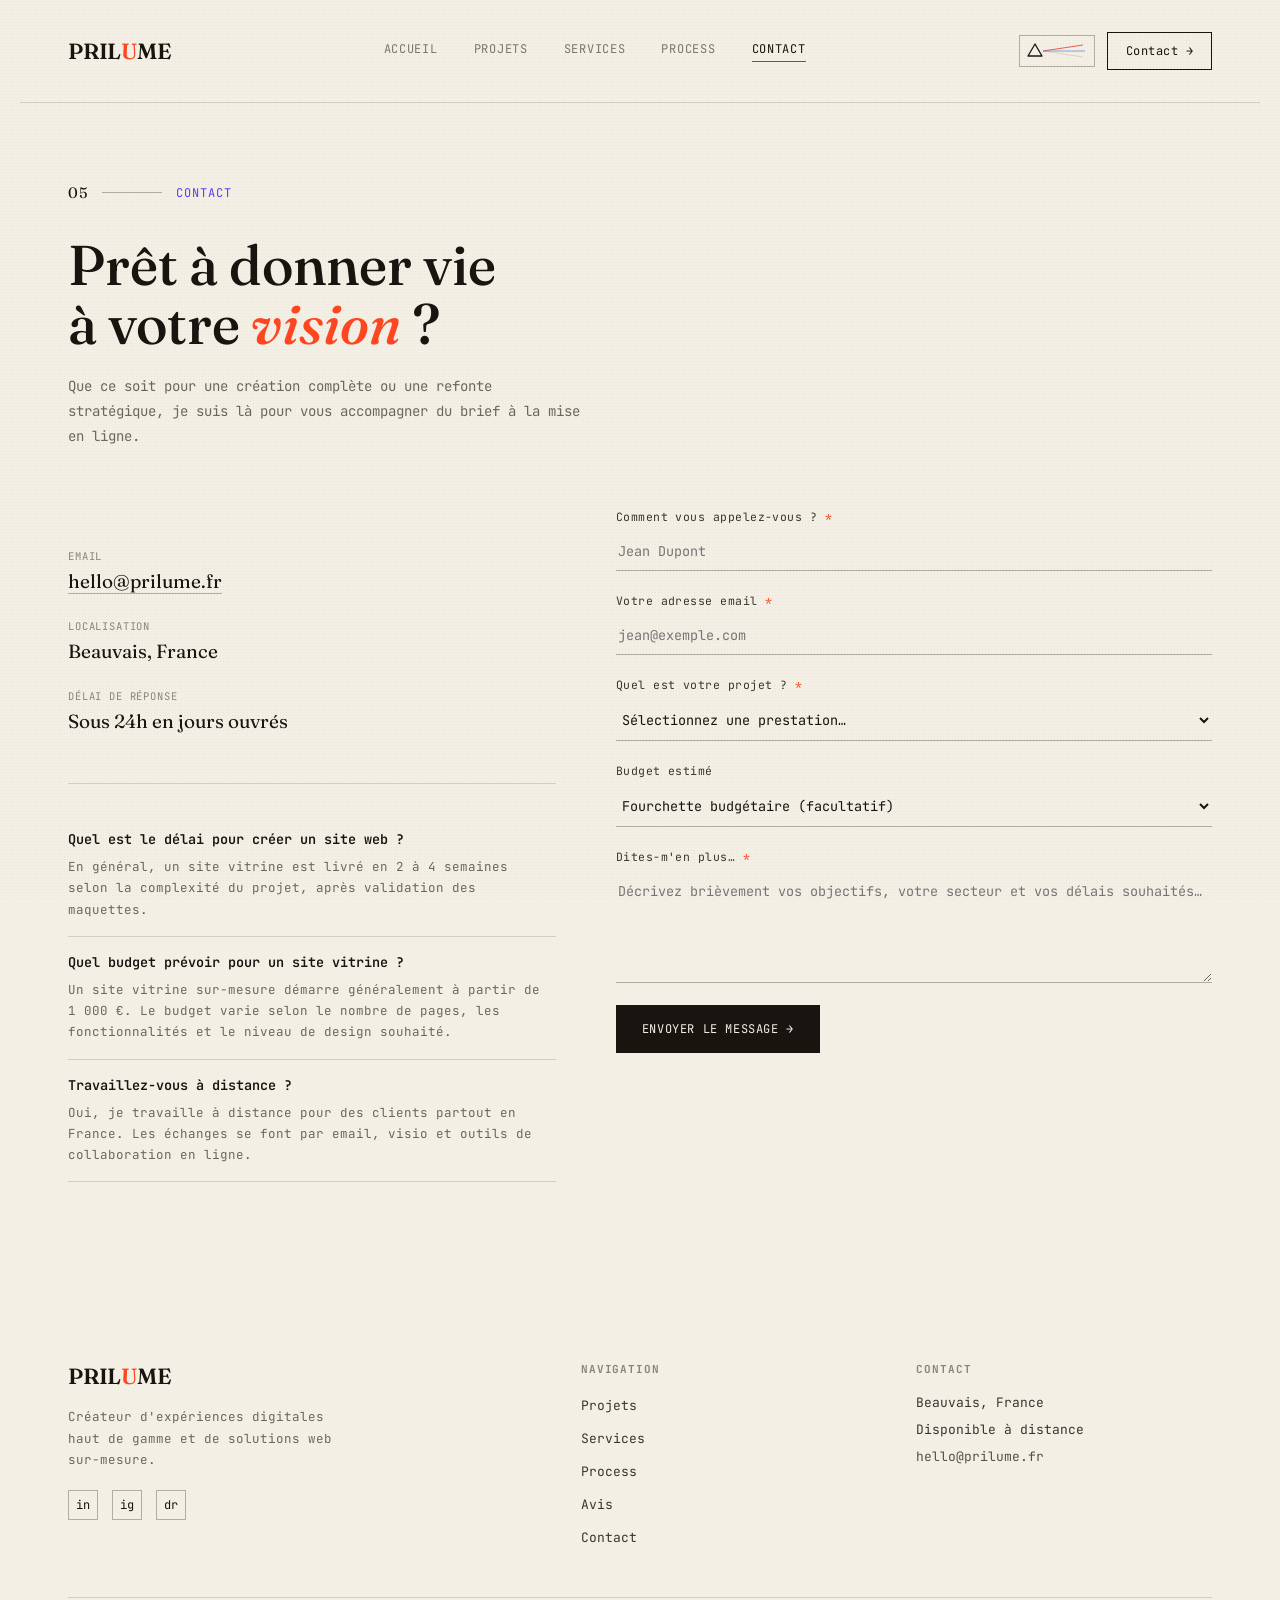
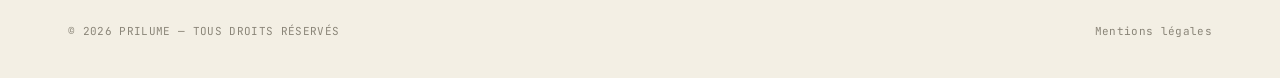
==== commit e5416c1c: "Add files via upload" ====
--- a/contact.html
+++ b/contact.html
@@ -85,14 +85,18 @@
     <a href="contact.html" class="on">Contact</a>
   </nav>
   <div style="display:flex; align-items:center; gap:12px;">
-    <button class="theme-toggle" id="themeToggle" aria-label="Changer de theme">
-      <svg class="icon-prism-filled" viewBox="0 0 20 20" fill="none">
-        <polygon points="6,4 6,16 16,10" fill="var(--ink)"/>
-      </svg>
-      <svg class="icon-prism-outline" viewBox="0 0 20 20" fill="none">
-        <polygon points="6,4 6,16 16,10" stroke="var(--ink)" stroke-width="1.4" stroke-linejoin="round"/>
-      </svg>
-    </button>
+    <div class="theme-toggle" id="themeToggle" role="button" tabindex="0" aria-label="Changer de theme">
+      <div class="toggle-thumb" id="toggleThumb">
+        <svg class="toggle-rays" width="46" height="20" viewBox="0 0 46 20" overflow="visible">
+          <line x1="0" y1="10" x2="40" y2="4"  stroke="var(--ray-1)" stroke-width="1.2" opacity="0.85"/>
+          <line x1="0" y1="10" x2="42" y2="10" stroke="var(--ray-2)" stroke-width="1"   opacity="0.55"/>
+          <line x1="0" y1="10" x2="40" y2="16" stroke="var(--ray-3)" stroke-width="0.8" opacity="0.3"/>
+        </svg>
+        <svg class="toggle-mark" viewBox="0 0 24 24" fill="none">
+          <polygon points="5,17 19,17 12,5" fill="var(--paper)" stroke="var(--ink)" stroke-width="1.3" stroke-linejoin="round"/>
+        </svg>
+      </div>
+    </div>
     <a href="contact.html" class="cta-tag">Contact →</a>
   </div>
 </header>
@@ -316,7 +320,7 @@
     } catch(e){ /* Web Audio indisponible : on ignore silencieusement */ }
   }
 
-  document.getElementById("themeToggle").addEventListener("click", ()=>{
+  function toggleTheme(){
     const isDark = document.documentElement.getAttribute("data-theme") === "dark";
     if(isDark){
       document.documentElement.removeAttribute("data-theme");
@@ -327,6 +331,15 @@
       localStorage.setItem("prilume-theme", "dark");
       playToggleSound(true);
     }
+  }
+
+  const themeToggleEl = document.getElementById("themeToggle");
+  themeToggleEl.addEventListener("click", toggleTheme);
+  themeToggleEl.addEventListener("keydown", (e)=>{
+    if(e.key === "Enter" || e.key === " "){
+      e.preventDefault();
+      toggleTheme();
+    }
   });
 </script>
 
--- a/style.css
+++ b/style.css
@@ -16,6 +16,9 @@
   --orange-dark: #e2551f;
   --violet: #5B3DF5;
   --violet-dark: #3d2ba3;
+  --ray-1: #E14B3C;
+  --ray-2: #3B5BDB;
+  --ray-3: #8a8578;
 }
 
 :root[data-theme="dark"]{
@@ -31,10 +34,14 @@
   --orange-dark: #E8703F;
   --violet: #9482FF;
   --violet-dark: #6952E0;
-}
-
-body, .btn-ink, .theme-toggle, .project-media img{
-  transition: background-color .35s ease, color .35s ease, border-color .35s ease;
+  --ray-1: #6366F1;
+  --ray-2: #8B5CF6;
+  --ray-3: #6b675c;
+}
+
+/* Transition globale et douce sur tout ce qui reagit au changement de theme */
+body, body *{
+  transition: background-color .45s ease, color .45s ease, border-color .45s ease, fill .45s ease, stroke .45s ease;
 }
 
 *{ box-sizing:border-box; margin:0; padding:0; }
@@ -83,17 +90,35 @@
 }
 .cta-tag:hover{ background:var(--ink); color:var(--paper); }
 
+/* ============ TOGGLE THEME (prisme qui glisse) ============ */
 .theme-toggle{
-  width:38px; height:38px; border:1px solid var(--line-strong);
-  display:flex; align-items:center; justify-content:center;
-  background:transparent; cursor:pointer; flex-shrink:0;
+  width:76px; height:32px;
+  border:1px solid var(--line-strong);
+  position:relative; cursor:pointer;
+  background:transparent; flex-shrink:0;
+  overflow:hidden;
 }
 .theme-toggle:hover{ border-color:var(--ink); }
-.theme-toggle svg{ width:16px; height:16px; }
-.theme-toggle .icon-prism-filled{ display:block; }
-.theme-toggle .icon-prism-outline{ display:none; }
-:root[data-theme="dark"] .theme-toggle .icon-prism-filled{ display:none; }
-:root[data-theme="dark"] .theme-toggle .icon-prism-outline{ display:block; }
+
+.toggle-thumb{
+  position:absolute; top:3px; left:3px;
+  width:24px; height:24px;
+  transition: transform .4s cubic-bezier(.65,0,.35,1), background-color .45s ease, color .45s ease, border-color .45s ease, fill .45s ease, stroke .45s ease;
+}
+:root[data-theme="dark"] .toggle-thumb{ transform:translateX(44px); }
+
+.toggle-mark{ width:100%; height:100%; overflow:visible; position:relative; z-index:2; }
+
+.toggle-rays{
+  position:absolute; top:50%; left:20px;
+  transform:translateY(-50%);
+  transition: transform .4s ease, left .4s ease, right .4s ease;
+}
+:root[data-theme="dark"] .toggle-rays{
+  left:auto; right:20px;
+  transform:translateY(-50%) scaleX(-1);
+}
+.toggle-rays line{ transition: stroke .45s ease, opacity .35s ease; }
 
 /* ============ INDEX TAG (badge/kicker) ============ */
 .index-tag{
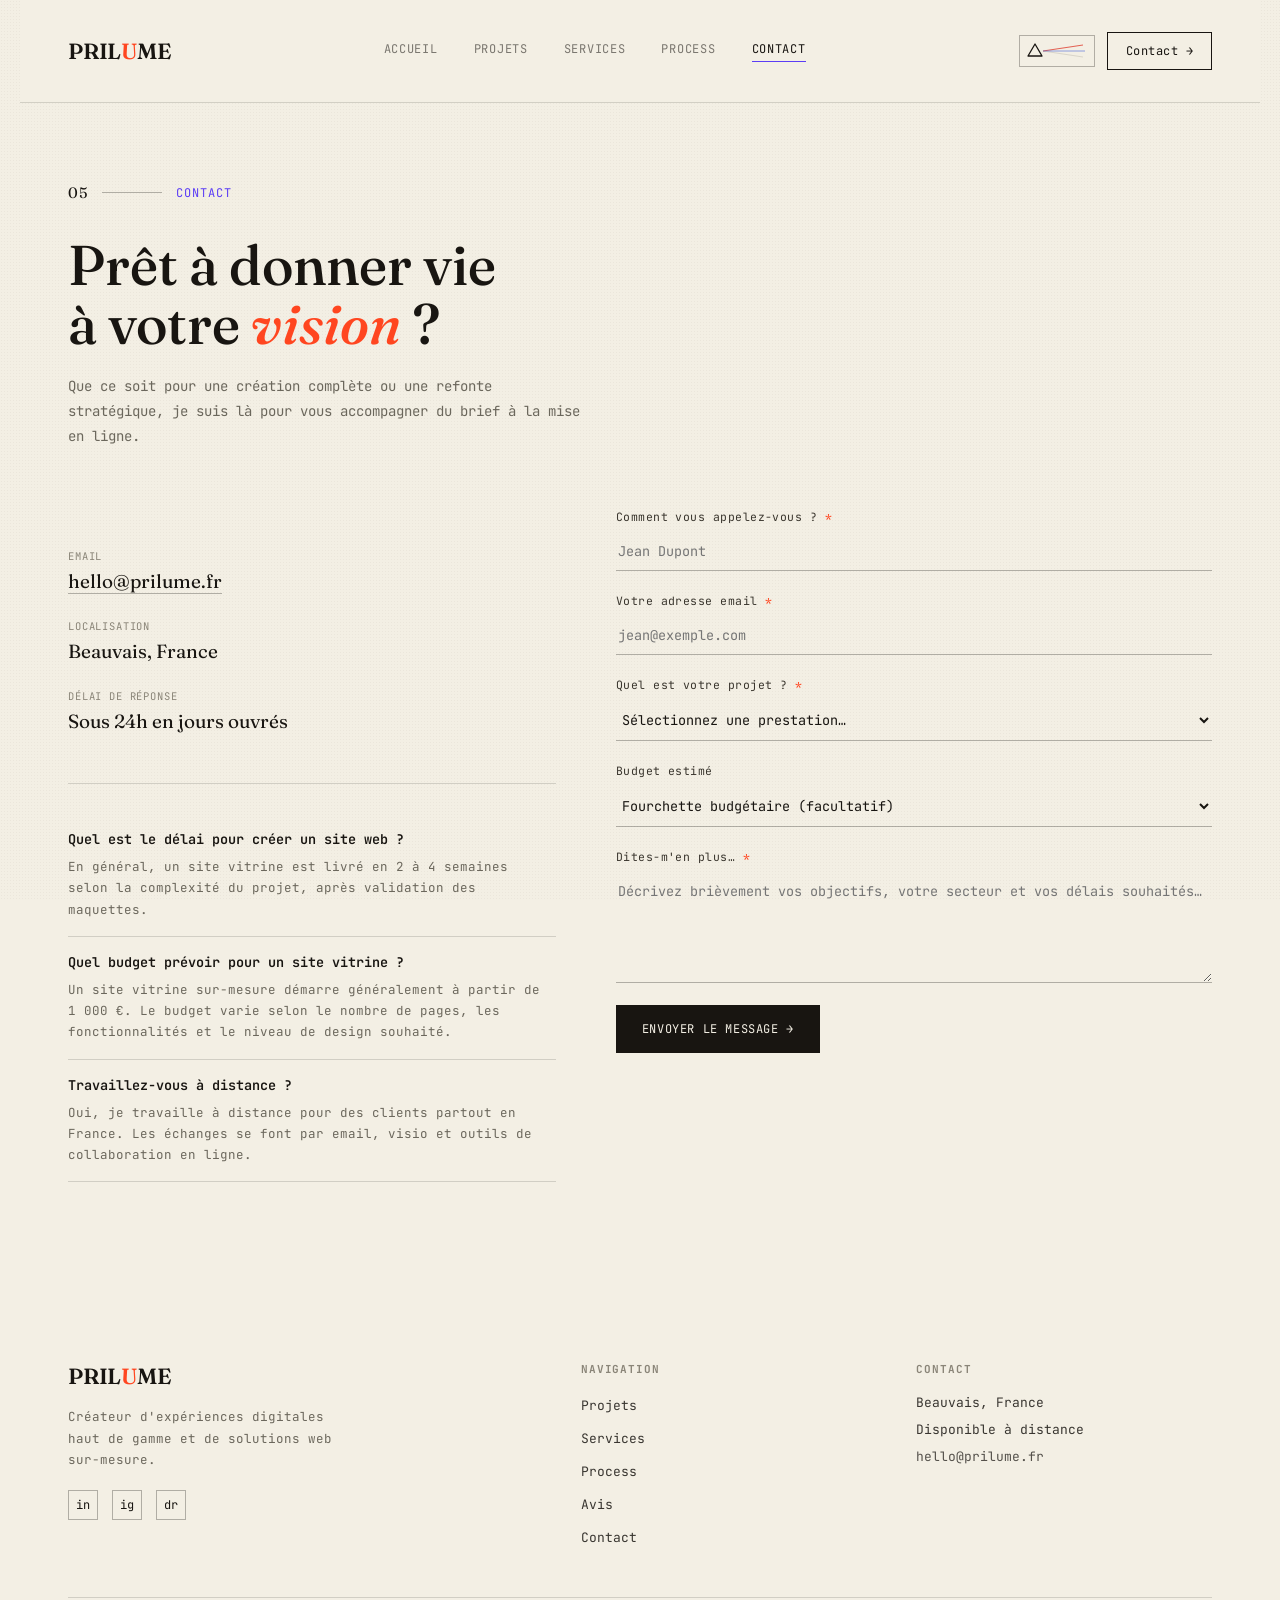
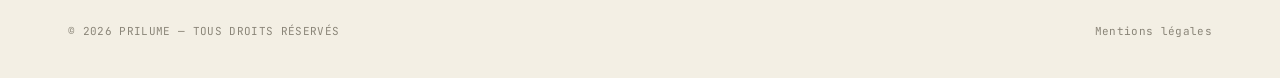
==== commit 0b98f36f: "Add files via upload" ====
--- a/contact.html
+++ b/contact.html
@@ -85,7 +85,7 @@
     <a href="contact.html" class="on">Contact</a>
   </nav>
   <div style="display:flex; align-items:center; gap:12px;">
-    <div class="theme-toggle" id="themeToggle" role="button" tabindex="0" aria-label="Changer de theme">
+    <button type="button" class="theme-toggle" id="themeToggle" aria-label="Changer de theme">
       <div class="toggle-thumb" id="toggleThumb">
         <svg class="toggle-rays" width="46" height="20" viewBox="0 0 46 20" overflow="visible">
           <line x1="0" y1="10" x2="40" y2="4"  stroke="var(--ray-1)" stroke-width="1.2" opacity="0.85"/>
@@ -96,10 +96,25 @@
           <polygon points="5,17 19,17 12,5" fill="var(--paper)" stroke="var(--ink)" stroke-width="1.3" stroke-linejoin="round"/>
         </svg>
       </div>
-    </div>
+    </button>
     <a href="contact.html" class="cta-tag">Contact →</a>
+    <button type="button" class="hamburger" id="hamburger" aria-expanded="false" aria-controls="mobileMenu" aria-label="Ouvrir le menu">
+      <span class="bar"></span><span class="bar"></span><span class="bar"></span>
+    </button>
   </div>
 </header>
+
+<div class="mobile-menu" id="mobileMenu" aria-hidden="true">
+  <nav>
+    <a href="index.html#accueil">Accueil</a>
+    <a href="index.html#projets">Projets</a>
+    <a href="index.html#services">Services</a>
+    <a href="index.html#process">Process</a>
+    <a href="contact.html" class="on">Contact</a>
+  </nav>
+  <a href="contact.html" class="mobile-menu-cta">Démarrer un projet →</a>
+  <div class="mobile-menu-footer">PRILUME — BEAUVAIS, FRANCE</div>
+</div>
 
 <div class="wrap">
 
@@ -333,14 +348,40 @@
     }
   }
 
-  const themeToggleEl = document.getElementById("themeToggle");
-  themeToggleEl.addEventListener("click", toggleTheme);
-  themeToggleEl.addEventListener("keydown", (e)=>{
-    if(e.key === "Enter" || e.key === " "){
-      e.preventDefault();
-      toggleTheme();
-    }
-  });
+  document.getElementById("themeToggle").addEventListener("click", toggleTheme);
+</script>
+
+<script>
+  (function(){
+    const hamburger = document.getElementById("hamburger");
+    const mobileMenu = document.getElementById("mobileMenu");
+    let lastFocused = null;
+
+    function openMenu(){
+      mobileMenu.classList.add("open");
+      mobileMenu.setAttribute("aria-hidden", "false");
+      hamburger.setAttribute("aria-expanded", "true");
+      document.body.style.overflow = "hidden";
+      lastFocused = document.activeElement;
+      const firstLink = mobileMenu.querySelector("a");
+      if(firstLink) firstLink.focus();
+    }
+    function closeMenu(){
+      mobileMenu.classList.remove("open");
+      mobileMenu.setAttribute("aria-hidden", "true");
+      hamburger.setAttribute("aria-expanded", "false");
+      document.body.style.overflow = "";
+      if(lastFocused) lastFocused.focus();
+    }
+    hamburger.addEventListener("click", ()=>{
+      const isOpen = hamburger.getAttribute("aria-expanded") === "true";
+      isOpen ? closeMenu() : openMenu();
+    });
+    mobileMenu.querySelectorAll("a").forEach(a=> a.addEventListener("click", closeMenu));
+    document.addEventListener("keydown", (e)=>{
+      if(e.key === "Escape" && mobileMenu.classList.contains("open")) closeMenu();
+    });
+  })();
 </script>
 
 </body>
--- a/style.css
+++ b/style.css
@@ -22,8 +22,8 @@
 }
 
 :root[data-theme="dark"]{
-  --paper: #16130F;
-  --paper-2: #1E1A14;
+  --paper: #0C0B09;
+  --paper-2: #14120E;
   --ink: #F1ECDF;
   --ink-soft: #D9D3C3;
   --ink-mute: #A29C8C;
@@ -71,7 +71,8 @@
   display:flex; align-items:center; justify-content:space-between;
   padding:32px 48px; max-width:1240px; margin:0 auto;
   border-bottom:1px solid var(--line);
-  position:relative; z-index:20;
+  position:sticky; top:0; z-index:40;
+  background:var(--paper);
 }
 @media (max-width:800px){ header.site-header{ padding:24px; } }
 
@@ -89,6 +90,58 @@
   border:1px solid var(--ink); text-decoration:none; white-space:nowrap;
 }
 .cta-tag:hover{ background:var(--ink); color:var(--paper); }
+@media (max-width:900px){ .cta-tag{ display:none; } }
+
+/* ============ HAMBURGER (mobile uniquement) ============ */
+.hamburger{
+  display:none;
+  width:32px; height:32px;
+  border:none; background:none; cursor:pointer;
+  padding:0; flex-shrink:0; position:relative; z-index:60;
+  appearance:none; -webkit-appearance:none;
+}
+@media (max-width:900px){ .hamburger{ display:block; } }
+.hamburger:focus-visible{ outline:2px solid var(--violet); outline-offset:3px; }
+
+.hamburger .bar{
+  position:absolute; left:5px; right:5px; height:1.4px; background:var(--ink);
+  transition: transform .3s ease, opacity .2s ease, background-color .45s ease;
+}
+.hamburger .bar:nth-child(1){ top:11px; }
+.hamburger .bar:nth-child(2){ top:16px; }
+.hamburger .bar:nth-child(3){ top:21px; }
+.hamburger[aria-expanded="true"] .bar:nth-child(1){ transform:translateY(5px) rotate(45deg); }
+.hamburger[aria-expanded="true"] .bar:nth-child(2){ opacity:0; }
+.hamburger[aria-expanded="true"] .bar:nth-child(3){ transform:translateY(-5px) rotate(-45deg); }
+
+/* ============ MENU MOBILE PLEIN ECRAN ============ */
+.mobile-menu{
+  position:fixed; inset:0; background:var(--paper);
+  z-index:50;
+  display:flex; flex-direction:column; justify-content:center;
+  padding:0 32px;
+  transform:translateY(-100%);
+  transition:transform .4s cubic-bezier(.65,0,.35,1), background-color .45s ease;
+}
+.mobile-menu.open{ transform:translateY(0); }
+
+.mobile-menu nav{ display:flex; flex-direction:column; width:100%; }
+.mobile-menu nav a{
+  font-family:'Fraunces', serif; font-size:clamp(28px,9vw,40px); font-weight:500;
+  color:var(--ink); text-decoration:none; padding:14px 0;
+  border-bottom:1px solid var(--line);
+}
+.mobile-menu nav a.on{ color:var(--orange); }
+
+.mobile-menu-cta{
+  margin-top:32px; align-self:flex-start;
+  font-size:13px; letter-spacing:0.05em; padding:16px 26px;
+  background:var(--ink); color:var(--paper); text-decoration:none;
+}
+
+.mobile-menu-footer{
+  margin-top:36px; font-size:11px; letter-spacing:0.05em; color:var(--ink-faint);
+}
 
 /* ============ TOGGLE THEME (prisme qui glisse) ============ */
 .theme-toggle{
@@ -97,8 +150,11 @@
   position:relative; cursor:pointer;
   background:transparent; flex-shrink:0;
   overflow:hidden;
+  padding:0; appearance:none; -webkit-appearance:none;
+  font:inherit;
 }
 .theme-toggle:hover{ border-color:var(--ink); }
+.theme-toggle:focus-visible{ outline:2px solid var(--violet); outline-offset:2px; }
 
 .toggle-thumb{
   position:absolute; top:3px; left:3px;
@@ -358,3 +414,15 @@
 @media (max-width:700px){
   .floating-cta{ bottom:18px; right:18px; left:18px; justify-content:center; padding:14px 20px; }
 }
+
+/* ============ PREFERS-REDUCED-MOTION ============
+   Coupe toutes les animations/transitions CSS pour les visiteurs ayant demande
+   une reduction des animations au niveau systeme (accessibilite vestibulaire). */
+@media (prefers-reduced-motion: reduce){
+  *, *::before, *::after{
+    animation-duration: 0.001ms !important;
+    animation-iteration-count: 1 !important;
+    transition-duration: 0.001ms !important;
+    scroll-behavior: auto !important;
+  }
+}
